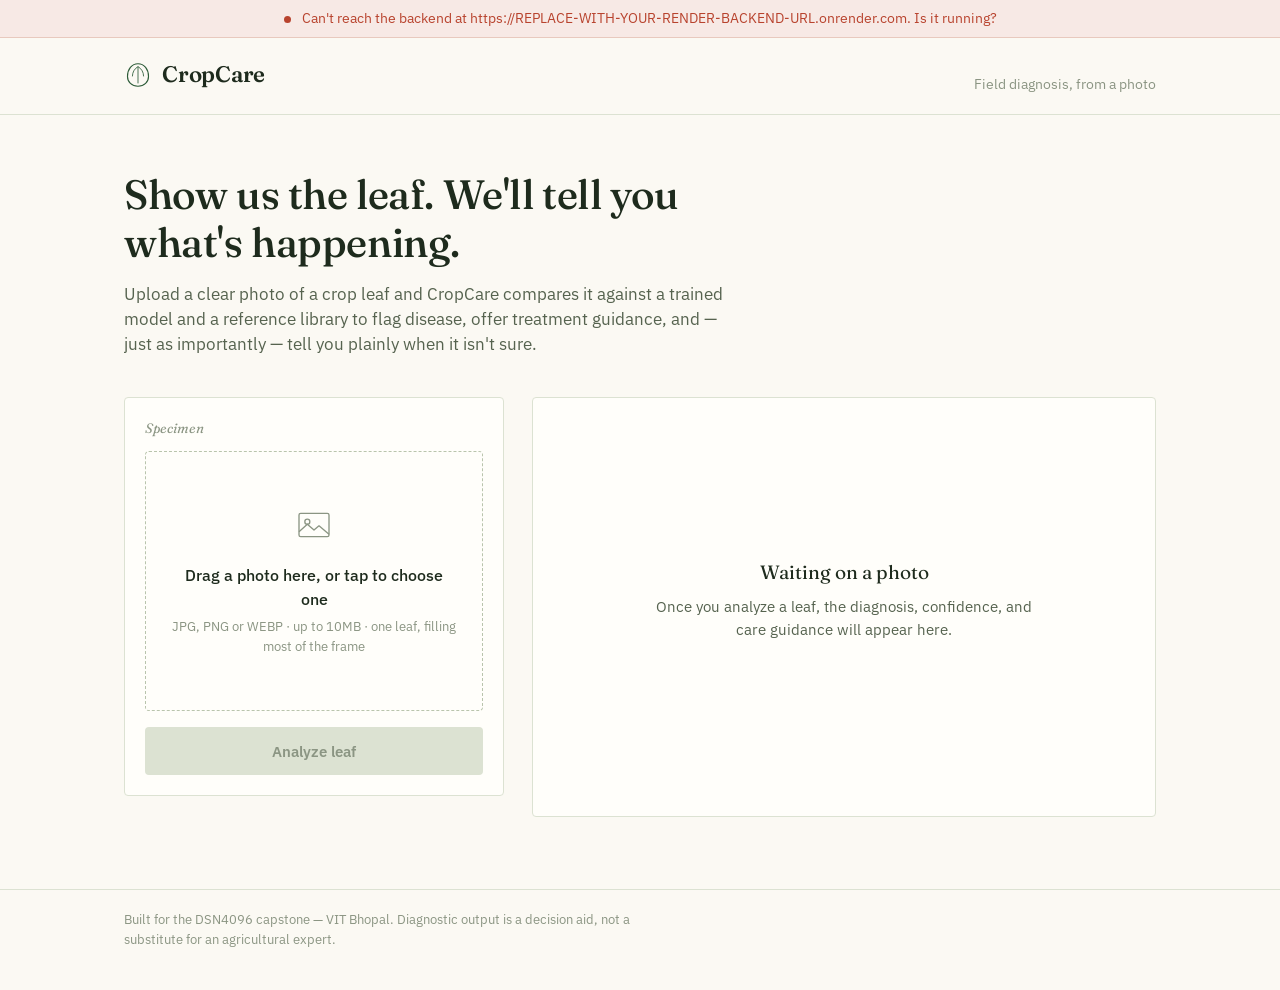
==== CROPCAREAI-updated/frontend/public/index.html @ bc8fde80 "Add files via upload" ====
<!DOCTYPE html>
<html lang="en">
<head>
<meta charset="UTF-8" />
<meta name="viewport" content="width=device-width, initial-scale=1.0" />
<title>CropCare — Leaf Diagnosis</title>
<link rel="preconnect" href="https://fonts.googleapis.com">
<link rel="preconnect" href="https://fonts.gstatic.com" crossorigin>
<link href="https://fonts.googleapis.com/css2?family=Fraunces:ital,opsz,wght@0,9..144,400;0,9..144,500;0,9..144,600;1,9..144,500&family=IBM+Plex+Sans:wght@400;500;600&display=swap" rel="stylesheet">
<link rel="stylesheet" href="css/style.css" />
</head>
<body>

  <div id="standbyBanner" class="standby-banner" hidden>
    <span class="standby-banner__dot"></span>
    <span id="standbyBannerText">Checking diagnostic engine status…</span>
  </div>

  <header class="site-header">
    <div class="wrap site-header__inner">
      <div class="brand">
        <svg class="brand__mark" viewBox="0 0 40 40" fill="none" xmlns="http://www.w3.org/2000/svg" aria-hidden="true">
          <path d="M20 4C11 4 5 12 5 22c0 8 6 14 15 14 9 0 15-6 15-14C35 12 29 4 20 4Z" stroke="currentColor" stroke-width="1.6"/>
          <path d="M20 8v24M20 8c-5 3-8 8-8 14M20 8c5 3 8 8 8 14" stroke="currentColor" stroke-width="1.2"/>
        </svg>
        <span class="brand__name">CropCare</span>
      </div>
      <span class="brand__tag">Field diagnosis, from a photo</span>
    </div>
  </header>

  <main class="wrap">

    <section class="intro">
      <h1>Show us the leaf. We'll tell you what's happening.</h1>
      <p class="intro__lede">
        Upload a clear photo of a crop leaf and CropCare compares it against a trained
        model and a reference library to flag disease, offer treatment guidance, and —
        just as importantly — tell you plainly when it isn't sure.
      </p>
    </section>

    <section class="workspace">

      <!-- LEFT: specimen card / upload -->
      <div class="specimen-card">
        <div class="specimen-card__label">Specimen</div>

        <div id="dropzone" class="dropzone" tabindex="0" role="button"
             aria-label="Upload a leaf photo">
          <div id="dropzoneEmpty" class="dropzone__empty">
            <svg viewBox="0 0 48 48" fill="none" xmlns="http://www.w3.org/2000/svg" aria-hidden="true" class="dropzone__icon">
              <rect x="6" y="10" width="36" height="28" rx="2" stroke="currentColor" stroke-width="1.6"/>
              <circle cx="16" cy="20" r="3" stroke="currentColor" stroke-width="1.6"/>
              <path d="M6 32l10-9 8 7 6-5 12 10" stroke="currentColor" stroke-width="1.6" stroke-linejoin="round"/>
            </svg>
            <p class="dropzone__title">Drag a photo here, or tap to choose one</p>
            <p class="dropzone__hint">JPG, PNG or WEBP · up to 10MB · one leaf, filling most of the frame</p>
          </div>

          <div id="dropzonePreview" class="dropzone__preview" hidden>
            <img id="previewImg" alt="Uploaded leaf preview" />
            <button id="clearBtn" type="button" class="clear-btn" aria-label="Remove photo">✕</button>
          </div>

          <input id="fileInput" type="file" accept="image/jpeg,image/png,image/webp" hidden />
        </div>

        <button id="analyzeBtn" class="btn btn--primary" disabled>Analyze leaf</button>

        <p id="formError" class="form-error" hidden></p>
      </div>

      <!-- RIGHT: result panel -->
      <div class="result-panel" id="resultPanel">

        <div id="resultIdle" class="result-state">
          <p class="result-state__title">Waiting on a photo</p>
          <p class="result-state__body">Once you analyze a leaf, the diagnosis, confidence,
            and care guidance will appear here.</p>
        </div>

        <div id="resultLoading" class="result-state" hidden>
          <div class="spinner" aria-hidden="true"></div>
          <p class="result-state__title">Reading the leaf…</p>
          <p class="result-state__body">Comparing against the trained model, and the
            reference library if needed.</p>
        </div>

        <div id="resultLowConfidence" class="result-state" hidden>
          <p class="result-state__title">Not confident enough to say</p>
          <p class="result-state__body" id="lowConfidenceMessage"></p>
          <button class="btn btn--ghost" id="retakeBtn" type="button">Try another photo</button>
        </div>

        <div id="resultErrorState" class="result-state" hidden>
          <p class="result-state__title">Something went wrong</p>
          <p class="result-state__body" id="errorMessage"></p>
          <button class="btn btn--ghost" id="retryBtn" type="button">Try again</button>
        </div>

        <article id="resultSuccess" class="result-card" hidden>
          <header class="result-card__header">
            <div>
              <p class="result-card__crop" id="resultCrop"></p>
              <h2 class="result-card__disease" id="resultDisease"></h2>
              <p class="result-card__scientific" id="resultScientific"></p>
            </div>
            <div class="confidence-badge">
              <svg viewBox="0 0 64 64" class="confidence-badge__ring" aria-hidden="true">
                <circle cx="32" cy="32" r="27" class="confidence-badge__track" />
                <circle cx="32" cy="32" r="27" class="confidence-badge__fill" id="confidenceRing" />
              </svg>
              <span class="confidence-badge__value" id="confidenceValue">—</span>
            </div>
          </header>

          <p class="method-note" id="methodNote" hidden></p>

          <div class="tabs" role="tablist">
            <button class="tab is-active" role="tab" data-tab="symptoms">Symptoms</button>
            <button class="tab" role="tab" data-tab="prevention">Prevention</button>
            <button class="tab" role="tab" data-tab="treatment">Treatment</button>
            <button class="tab" role="tab" data-tab="safety">Safety notes</button>
          </div>

          <div class="tab-panels">
            <ul class="tab-panel is-active" data-panel="symptoms" id="panelSymptoms"></ul>
            <ul class="tab-panel" data-panel="prevention" id="panelPrevention"></ul>
            <div class="tab-panel" data-panel="treatment" id="panelTreatment"></div>
            <ul class="tab-panel" data-panel="safety" id="panelSafety"></ul>
          </div>
        </article>

      </div>
    </section>
  </main>

  <footer class="site-footer">
    <div class="wrap">
      <p>Built for the DSN4096 capstone — VIT Bhopal. Diagnostic output is a decision aid,
        not a substitute for an agricultural expert.</p>
    </div>
  </footer>

  <script src="js/app.js"></script>
</body>
</html>
---- CROPCAREAI-updated/frontend/public/css/style.css ----
/* ==========================================================================
   Design tokens
   Palette grounded in the subject: paper/field-notebook backdrop, deep
   leaf ink, a working leaf-green accent, and a tomato-red reserved
   strictly for disease/warning states (not decoration).
   ========================================================================== */
:root {
  --paper: #FBF9F3;
  --card: #FFFEFA;
  --ink: #1E2B1D;
  --ink-soft: #56634F;
  --ink-faint: #8B9583;

  --leaf: #3F7D4C;
  --leaf-deep: #2C5B37;
  --leaf-wash: #EAF1E7;

  --tomato: #B8432E;
  --tomato-wash: #F7E9E5;

  --border: #DCE2D2;
  --border-strong: #B9C4AC;

  --font-display: "Fraunces", Georgia, serif;
  --font-body: "IBM Plex Sans", -apple-system, BlinkMacSystemFont, "Segoe UI", sans-serif;

  --radius: 4px;
  --content-width: 1080px;
}

* { box-sizing: border-box; }

@media (prefers-reduced-motion: reduce) {
  *, *::before, *::after {
    animation-duration: 0.001ms !important;
    animation-iteration-count: 1 !important;
    transition-duration: 0.001ms !important;
  }
}

html, body {
  margin: 0;
  background: var(--paper);
  color: var(--ink);
  font-family: var(--font-body);
  font-size: 16px;
  line-height: 1.5;
}

.wrap {
  max-width: var(--content-width);
  margin: 0 auto;
  padding: 0 24px;
}

a { color: var(--leaf-deep); }

:focus-visible {
  outline: 2px solid var(--leaf);
  outline-offset: 2px;
}

/* ==========================================================================
   Standby banner
   ========================================================================== */
.standby-banner {
  background: var(--tomato-wash);
  color: var(--tomato);
  font-size: 0.875rem;
  padding: 8px 24px;
  text-align: center;
  border-bottom: 1px solid #E8C9BE;
}
.standby-banner__dot {
  display: inline-block;
  width: 7px;
  height: 7px;
  border-radius: 50%;
  background: var(--tomato);
  margin-right: 8px;
}

/* ==========================================================================
   Header
   ========================================================================== */
.site-header {
  border-bottom: 1px solid var(--border);
  padding: 20px 0;
}
.site-header__inner {
  display: flex;
  align-items: baseline;
  justify-content: space-between;
  flex-wrap: wrap;
  gap: 8px;
}
.brand {
  display: flex;
  align-items: center;
  gap: 10px;
}
.brand__mark {
  width: 28px;
  height: 28px;
  color: var(--leaf-deep);
}
.brand__name {
  font-family: var(--font-display);
  font-weight: 600;
  font-size: 1.4rem;
  letter-spacing: -0.01em;
}
.brand__tag {
  color: var(--ink-faint);
  font-size: 0.9rem;
}

/* ==========================================================================
   Intro
   ========================================================================== */
.intro {
  padding: 56px 0 40px;
  max-width: 640px;
}
.intro h1 {
  font-family: var(--font-display);
  font-weight: 500;
  font-size: clamp(1.9rem, 3.2vw, 2.6rem);
  line-height: 1.15;
  margin: 0 0 16px;
  letter-spacing: -0.01em;
}
.intro__lede {
  color: var(--ink-soft);
  font-size: 1.05rem;
  margin: 0;
  max-width: 60ch;
}

/* ==========================================================================
   Workspace — two-column, asymmetric like a notebook spread
   ========================================================================== */
.workspace {
  display: grid;
  grid-template-columns: minmax(280px, 380px) 1fr;
  gap: 28px;
  padding-bottom: 72px;
  align-items: start;
}
@media (max-width: 800px) {
  .workspace { grid-template-columns: 1fr; }
}

/* --- Specimen card (upload) --- */
.specimen-card {
  background: var(--card);
  border: 1px solid var(--border);
  border-radius: var(--radius);
  padding: 20px;
  position: relative;
}
.specimen-card__label {
  font-family: var(--font-display);
  font-style: italic;
  color: var(--ink-faint);
  font-size: 0.85rem;
  margin-bottom: 12px;
}

.dropzone {
  border: 1.5px dashed var(--border-strong);
  border-radius: var(--radius);
  min-height: 260px;
  display: flex;
  align-items: center;
  justify-content: center;
  cursor: pointer;
  transition: border-color 0.15s ease, background 0.15s ease;
  position: relative;
  overflow: hidden;
}
.dropzone:hover, .dropzone.is-dragover {
  border-color: var(--leaf);
  background: var(--leaf-wash);
}
.dropzone__empty {
  text-align: center;
  padding: 24px;
  color: var(--ink-soft);
}
.dropzone__icon {
  width: 40px;
  height: 40px;
  color: var(--ink-faint);
  margin-bottom: 12px;
}
.dropzone__title {
  margin: 0 0 6px;
  font-weight: 500;
  color: var(--ink);
}
.dropzone__hint {
  margin: 0;
  font-size: 0.82rem;
  color: var(--ink-faint);
}

.dropzone__preview {
  position: relative;
  width: 100%;
  height: 100%;
  min-height: 260px;
}
.dropzone__preview img {
  width: 100%;
  height: 100%;
  min-height: 260px;
  object-fit: cover;
  display: block;
}
.clear-btn {
  position: absolute;
  top: 10px;
  right: 10px;
  width: 30px;
  height: 30px;
  border-radius: 50%;
  border: none;
  background: rgba(30, 43, 29, 0.75);
  color: #fff;
  font-size: 0.85rem;
  cursor: pointer;
  display: flex;
  align-items: center;
  justify-content: center;
}
.clear-btn:hover { background: var(--ink); }

.btn {
  width: 100%;
  margin-top: 16px;
  padding: 13px 20px;
  border-radius: var(--radius);
  border: 1px solid transparent;
  font-family: var(--font-body);
  font-weight: 600;
  font-size: 0.95rem;
  cursor: pointer;
  transition: background 0.15s ease, border-color 0.15s ease, color 0.15s ease;
}
.btn--primary {
  background: var(--leaf-deep);
  color: #fff;
}
.btn--primary:hover:not(:disabled) { background: var(--ink); }
.btn--primary:disabled {
  background: var(--border);
  color: var(--ink-faint);
  cursor: not-allowed;
}
.btn--ghost {
  background: transparent;
  border-color: var(--border-strong);
  color: var(--ink);
  width: auto;
  padding: 10px 18px;
}
.btn--ghost:hover { border-color: var(--leaf); color: var(--leaf-deep); }

.form-error {
  color: var(--tomato);
  font-size: 0.85rem;
  margin: 12px 0 0;
}

/* ==========================================================================
   Result panel
   ========================================================================== */
.result-panel {
  background: var(--card);
  border: 1px solid var(--border);
  border-radius: var(--radius);
  min-height: 420px;
  display: flex;
  flex-direction: column;
  justify-content: center;
}

.result-state {
  text-align: center;
  padding: 48px 32px;
  color: var(--ink-soft);
}
.result-state__title {
  font-family: var(--font-display);
  font-size: 1.2rem;
  color: var(--ink);
  margin: 0 0 8px;
}
.result-state__body {
  margin: 0 auto 16px;
  max-width: 42ch;
  font-size: 0.95rem;
}

.spinner {
  width: 34px;
  height: 34px;
  border-radius: 50%;
  border: 3px solid var(--border);
  border-top-color: var(--leaf);
  margin: 0 auto 20px;
  animation: spin 0.8s linear infinite;
}
@keyframes spin { to { transform: rotate(360deg); } }

/* --- Result card (success) --- */
.result-card {
  padding: 28px;
}
.result-card__header {
  display: flex;
  justify-content: space-between;
  align-items: flex-start;
  gap: 20px;
  padding-bottom: 20px;
  border-bottom: 1px solid var(--border);
  margin-bottom: 20px;
}
.result-card__crop {
  text-transform: uppercase;
  letter-spacing: 0.06em;
  font-size: 0.72rem;
  color: var(--ink-faint);
  margin: 0 0 4px;
}
.result-card__disease {
  font-family: var(--font-display);
  font-weight: 600;
  font-size: 1.7rem;
  margin: 0 0 4px;
  line-height: 1.15;
}
.result-card__scientific {
  font-style: italic;
  color: var(--ink-faint);
  margin: 0;
  font-size: 0.9rem;
}

.confidence-badge {
  position: relative;
  width: 64px;
  height: 64px;
  flex-shrink: 0;
}
.confidence-badge__ring { width: 64px; height: 64px; transform: rotate(-90deg); }
.confidence-badge__track {
  fill: none;
  stroke: var(--border);
  stroke-width: 5;
}
.confidence-badge__fill {
  fill: none;
  stroke: var(--leaf);
  stroke-width: 5;
  stroke-linecap: round;
  stroke-dasharray: 169.6;
  stroke-dashoffset: 169.6;
  transition: stroke-dashoffset 0.6s ease;
}
.confidence-badge__value {
  position: absolute;
  inset: 0;
  display: flex;
  align-items: center;
  justify-content: center;
  font-weight: 600;
  font-size: 0.85rem;
}

.method-note {
  font-size: 0.85rem;
  color: var(--ink-faint);
  background: var(--leaf-wash);
  border-radius: var(--radius);
  padding: 8px 12px;
  margin: 0 0 20px;
}

.tabs {
  display: flex;
  gap: 4px;
  border-bottom: 1px solid var(--border);
  margin-bottom: 20px;
  flex-wrap: wrap;
}
.tab {
  background: none;
  border: none;
  border-bottom: 2px solid transparent;
  padding: 10px 4px;
  margin-right: 20px;
  font-family: var(--font-body);
  font-size: 0.9rem;
  color: var(--ink-faint);
  cursor: pointer;
}
.tab:hover { color: var(--ink); }
.tab.is-active {
  color: var(--leaf-deep);
  border-bottom-color: var(--leaf-deep);
  font-weight: 600;
}

.tab-panel { display: none; }
.tab-panel.is-active { display: block; }

ul.tab-panel {
  list-style: none;
  margin: 0;
  padding: 0;
}
ul.tab-panel li {
  position: relative;
  padding: 0 0 12px 20px;
  color: var(--ink-soft);
  font-size: 0.92rem;
}
ul.tab-panel li::before {
  content: "";
  position: absolute;
  left: 0;
  top: 8px;
  width: 6px;
  height: 6px;
  border-radius: 50%;
  background: var(--leaf);
}
ul.tab-panel:empty::after {
  content: "Nothing to show for this section.";
  color: var(--ink-faint);
  font-size: 0.9rem;
}

.treatment-group h3 {
  font-family: var(--font-display);
  font-size: 0.95rem;
  font-weight: 600;
  margin: 0 0 8px;
  color: var(--ink);
}
.treatment-group { margin-bottom: 18px; }
.treatment-group:last-child { margin-bottom: 0; }

/* ==========================================================================
   Footer
   ========================================================================== */
.site-footer {
  border-top: 1px solid var(--border);
  padding: 20px 0 40px;
  color: var(--ink-faint);
  font-size: 0.82rem;
}
.site-footer p { margin: 0; max-width: 70ch; }
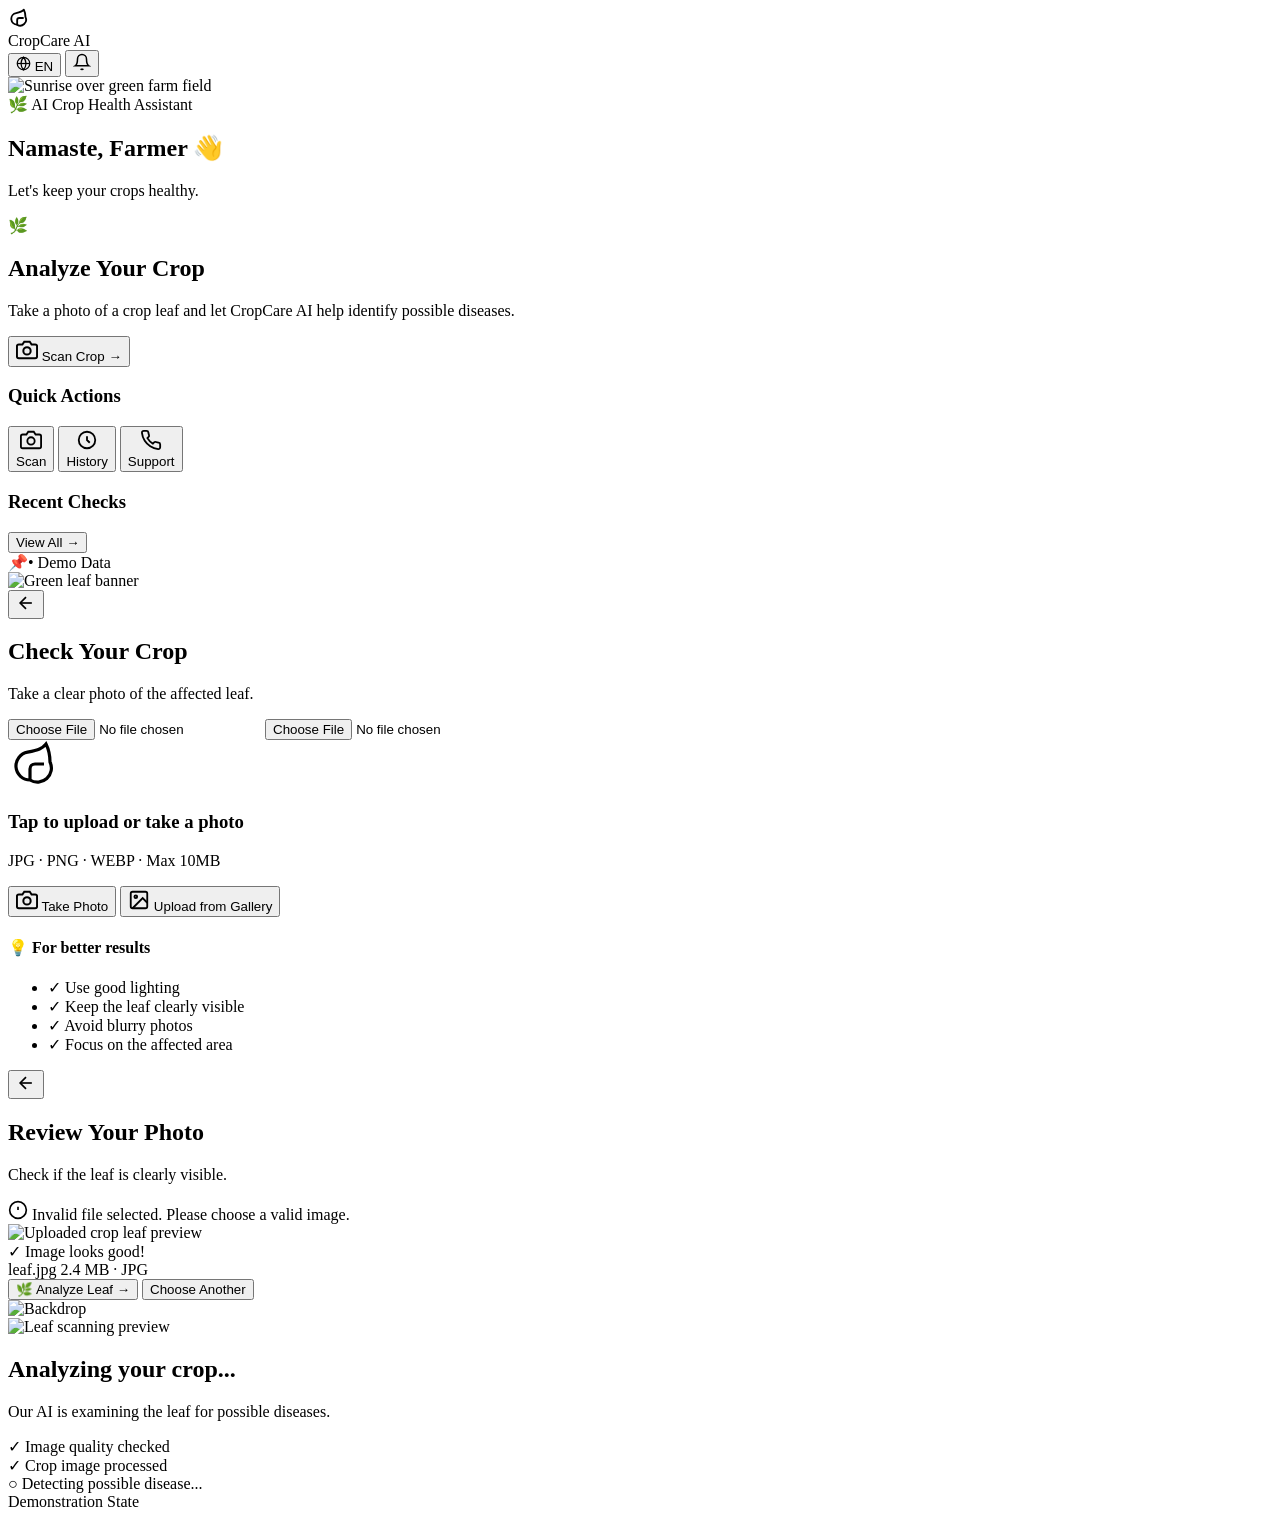
==== commit fcc8f0b6: "Update index.html" ====
--- a/CROPCAREAI-updated/frontend/public/index.html
+++ b/CROPCAREAI-updated/frontend/public/index.html
@@ -1,148 +1,367 @@
 <!DOCTYPE html>
 <html lang="en">
+
 <head>
-<meta charset="UTF-8" />
-<meta name="viewport" content="width=device-width, initial-scale=1.0" />
-<title>CropCare — Leaf Diagnosis</title>
-<link rel="preconnect" href="https://fonts.googleapis.com">
-<link rel="preconnect" href="https://fonts.gstatic.com" crossorigin>
-<link href="https://fonts.googleapis.com/css2?family=Fraunces:ital,opsz,wght@0,9..144,400;0,9..144,500;0,9..144,600;1,9..144,500&family=IBM+Plex+Sans:wght@400;500;600&display=swap" rel="stylesheet">
-<link rel="stylesheet" href="css/style.css" />
+    <meta charset="UTF-8">
+    <meta name="viewport" content="width=device-width, initial-scale=1.0, maximum-scale=1.0, user-scalable=no">
+    <title>CropCare AI - Smartphone Crop Disease Detection & Farmer Support System</title>
+
+    <!-- Google Fonts -->
+    <link rel="preconnect" href="https://fonts.googleapis.com">
+    <link rel="preconnect" href="https://fonts.gstatic.com" crossorigin>
+    <link
+        href="https://fonts.googleapis.com/css2?family=Outfit:wght@400;500;600;700;800&family=Plus+Jakarta+Sans:wght@400;500;600;700&display=swap"
+        rel="stylesheet">
+
+    <!-- Custom Stylesheet -->
+    <link rel="stylesheet" href="style.css">
 </head>
+
 <body>
 
-  <div id="standbyBanner" class="standby-banner" hidden>
-    <span class="standby-banner__dot"></span>
-    <span id="standbyBannerText">Checking diagnostic engine status…</span>
-  </div>
-
-  <header class="site-header">
-    <div class="wrap site-header__inner">
-      <div class="brand">
-        <svg class="brand__mark" viewBox="0 0 40 40" fill="none" xmlns="http://www.w3.org/2000/svg" aria-hidden="true">
-          <path d="M20 4C11 4 5 12 5 22c0 8 6 14 15 14 9 0 15-6 15-14C35 12 29 4 20 4Z" stroke="currentColor" stroke-width="1.6"/>
-          <path d="M20 8v24M20 8c-5 3-8 8-8 14M20 8c5 3 8 8 8 14" stroke="currentColor" stroke-width="1.2"/>
-        </svg>
-        <span class="brand__name">CropCare</span>
-      </div>
-      <span class="brand__tag">Field diagnosis, from a photo</span>
-    </div>
-  </header>
-
-  <main class="wrap">
-
-    <section class="intro">
-      <h1>Show us the leaf. We'll tell you what's happening.</h1>
-      <p class="intro__lede">
-        Upload a clear photo of a crop leaf and CropCare compares it against a trained
-        model and a reference library to flag disease, offer treatment guidance, and —
-        just as importantly — tell you plainly when it isn't sure.
-      </p>
-    </section>
-
-    <section class="workspace">
-
-      <!-- LEFT: specimen card / upload -->
-      <div class="specimen-card">
-        <div class="specimen-card__label">Specimen</div>
-
-        <div id="dropzone" class="dropzone" tabindex="0" role="button"
-             aria-label="Upload a leaf photo">
-          <div id="dropzoneEmpty" class="dropzone__empty">
-            <svg viewBox="0 0 48 48" fill="none" xmlns="http://www.w3.org/2000/svg" aria-hidden="true" class="dropzone__icon">
-              <rect x="6" y="10" width="36" height="28" rx="2" stroke="currentColor" stroke-width="1.6"/>
-              <circle cx="16" cy="20" r="3" stroke="currentColor" stroke-width="1.6"/>
-              <path d="M6 32l10-9 8 7 6-5 12 10" stroke="currentColor" stroke-width="1.6" stroke-linejoin="round"/>
-            </svg>
-            <p class="dropzone__title">Drag a photo here, or tap to choose one</p>
-            <p class="dropzone__hint">JPG, PNG or WEBP · up to 10MB · one leaf, filling most of the frame</p>
-          </div>
-
-          <div id="dropzonePreview" class="dropzone__preview" hidden>
-            <img id="previewImg" alt="Uploaded leaf preview" />
-            <button id="clearBtn" type="button" class="clear-btn" aria-label="Remove photo">✕</button>
-          </div>
-
-          <input id="fileInput" type="file" accept="image/jpeg,image/png,image/webp" hidden />
-        </div>
-
-        <button id="analyzeBtn" class="btn btn--primary" disabled>Analyze leaf</button>
-
-        <p id="formError" class="form-error" hidden></p>
-      </div>
-
-      <!-- RIGHT: result panel -->
-      <div class="result-panel" id="resultPanel">
-
-        <div id="resultIdle" class="result-state">
-          <p class="result-state__title">Waiting on a photo</p>
-          <p class="result-state__body">Once you analyze a leaf, the diagnosis, confidence,
-            and care guidance will appear here.</p>
-        </div>
-
-        <div id="resultLoading" class="result-state" hidden>
-          <div class="spinner" aria-hidden="true"></div>
-          <p class="result-state__title">Reading the leaf…</p>
-          <p class="result-state__body">Comparing against the trained model, and the
-            reference library if needed.</p>
-        </div>
-
-        <div id="resultLowConfidence" class="result-state" hidden>
-          <p class="result-state__title">Not confident enough to say</p>
-          <p class="result-state__body" id="lowConfidenceMessage"></p>
-          <button class="btn btn--ghost" id="retakeBtn" type="button">Try another photo</button>
-        </div>
-
-        <div id="resultErrorState" class="result-state" hidden>
-          <p class="result-state__title">Something went wrong</p>
-          <p class="result-state__body" id="errorMessage"></p>
-          <button class="btn btn--ghost" id="retryBtn" type="button">Try again</button>
-        </div>
-
-        <article id="resultSuccess" class="result-card" hidden>
-          <header class="result-card__header">
-            <div>
-              <p class="result-card__crop" id="resultCrop"></p>
-              <h2 class="result-card__disease" id="resultDisease"></h2>
-              <p class="result-card__scientific" id="resultScientific"></p>
+    <!-- Outer Smartphone Device Frame (Emulates native app at 390px x 844px) -->
+    <div class="device-container">
+
+        <!-- Elegant Header Bar -->
+        <header class="app-header">
+            <div class="header-brand" id="brand-logo" title="Double tap for developer menu">
+                <div class="logo-icon">
+                    <svg viewBox="0 0 24 24" width="20" height="20" fill="none" stroke="currentColor" stroke-width="2.2"
+                        stroke-linecap="round" stroke-linejoin="round">
+                        <path d="M11 20A7 7 0 0 1 9.8 6.1C15.5 5 17 4.4 19 2c1 2 2 4.12 2 9a7 7 0 0 1-10 9z"></path>
+                        <path d="M11 20v-5.5a2.5 2.5 0 0 1 2.5-2.5H18"></path>
+                    </svg>
+                </div>
+                <div class="brand-text">
+                    <span class="brand-title">CropCare AI</span>
+
+                </div>
             </div>
-            <div class="confidence-badge">
-              <svg viewBox="0 0 64 64" class="confidence-badge__ring" aria-hidden="true">
-                <circle cx="32" cy="32" r="27" class="confidence-badge__track" />
-                <circle cx="32" cy="32" r="27" class="confidence-badge__fill" id="confidenceRing" />
-              </svg>
-              <span class="confidence-badge__value" id="confidenceValue">—</span>
+
+            <div class="header-actions">
+                <!-- Language Toggle -->
+                <button class="lang-toggle-btn" id="header-lang-btn" aria-label="Switch Language">
+                    <svg viewBox="0 0 24 24" width="15" height="15" fill="none" stroke="currentColor" stroke-width="2">
+                        <circle cx="12" cy="12" r="10"></circle>
+                        <line x1="2" y1="12" x2="22" y2="12"></line>
+                        <path
+                            d="M12 2a15.3 15.3 0 0 1 4 10 15.3 15.3 0 0 1-4 10 15.3 15.3 0 0 1-4-10 15.3 15.3 0 0 1 4-10z">
+                        </path>
+                    </svg>
+                    <span id="lang-indicator">EN</span>
+                </button>
+
+                <!-- Notification Bell -->
+                <button class="icon-btn" id="btn-notifications" aria-label="Notifications">
+                    <svg viewBox="0 0 24 24" width="18" height="18" fill="none" stroke="currentColor" stroke-width="2">
+                        <path d="M18 8A6 6 0 0 0 6 8c0 7-3 9-3 9h18s-3-2-3-9"></path>
+                        <path d="M13.73 21a2 2 0 0 1-3.46 0"></path>
+                    </svg>
+                    <span class="notification-badge"></span>
+                </button>
             </div>
-          </header>
-
-          <p class="method-note" id="methodNote" hidden></p>
-
-          <div class="tabs" role="tablist">
-            <button class="tab is-active" role="tab" data-tab="symptoms">Symptoms</button>
-            <button class="tab" role="tab" data-tab="prevention">Prevention</button>
-            <button class="tab" role="tab" data-tab="treatment">Treatment</button>
-            <button class="tab" role="tab" data-tab="safety">Safety notes</button>
-          </div>
-
-          <div class="tab-panels">
-            <ul class="tab-panel is-active" data-panel="symptoms" id="panelSymptoms"></ul>
-            <ul class="tab-panel" data-panel="prevention" id="panelPrevention"></ul>
-            <div class="tab-panel" data-panel="treatment" id="panelTreatment"></div>
-            <ul class="tab-panel" data-panel="safety" id="panelSafety"></ul>
-          </div>
-        </article>
-
-      </div>
-    </section>
-  </main>
-
-  <footer class="site-footer">
-    <div class="wrap">
-      <p>Built for the DSN4096 capstone — VIT Bhopal. Diagnostic output is a decision aid,
-        not a substitute for an agricultural expert.</p>
-    </div>
-  </footer>
-
-  <script src="js/app.js"></script>
-</body>
-</html>
+        </header>
+
+        <!-- Main Content Screens Viewport -->
+        <main class="app-content">
+
+            <!-- ========================================== -->
+            <!-- SCREEN 1: HOME / FARMER DASHBOARD          -->
+            <!-- ========================================== -->
+            <section class="screen active" id="screen-home">
+
+                <!-- Large Farm/Crop Hero Photograph (occupies ~40% screen area) -->
+                <div class="hero-photo-banner">
+                    <img src="https://images.unsplash.com/photo-1500382017468-9049fed747ef?auto=format&fit=crop&w=800&q=80"
+                        alt="Sunrise over green farm field" class="hero-bg-img">
+                    <div class="hero-overlay-gradient"></div>
+
+                    <!-- Text Layered INSIDE the Hero Photograph -->
+                    <div class="hero-header-content">
+                        <div class="hero-mini-badge">
+                            <span class="badge-leaf">🌿</span>
+                            <span>AI Crop Health Assistant</span>
+                        </div>
+                        <h1 class="farmer-greeting" id="txt-greeting">Namaste, Farmer 👋</h1>
+                        <p class="greeting-sub" id="txt-subgreeting">Let's keep your crops healthy.</p>
+                    </div>
+                </div>
+
+                <!-- Floating Action Card Overlapping Bottom of Hero Photograph -->
+                <div class="hero-floating-card">
+                    <div class="floating-card-header">
+                        <span class="card-leaf-icon">🌿</span>
+                        <h2 class="hero-action-title" id="txt-hero-title">Analyze Your Crop</h2>
+                    </div>
+
+                    <p class="hero-action-desc" id="txt-hero-desc">
+                        Take a photo of a crop leaf and let CropCare AI help identify possible diseases.
+                    </p>
+
+                    <button class="btn btn-primary btn-large btn-block" id="btn-hero-analyze">
+                        <svg viewBox="0 0 24 24" width="22" height="22" fill="none" stroke="currentColor"
+                            stroke-width="2.2">
+                            <path d="M23 19a2 2 0 0 1-2 2H3a2 2 0 0 1-2-2V8a2 2 0 0 1 2-2h4l2-3h6l2 3h4a2 2 0 0 1 2 2z">
+                            </path>
+                            <circle cx="12" cy="13" r="4"></circle>
+                        </svg>
+                        <span id="txt-cta-analyze">Scan Crop →</span>
+                    </button>
+                </div>
+
+                <!-- Quick Actions Grid -->
+                <div class="section-block">
+                    <h3 class="section-title" id="txt-quick-actions">Quick Actions</h3>
+                    <div class="quick-actions-grid">
+                        <button class="action-card" id="qa-scan">
+                            <div class="action-icon icon-forest">
+                                <svg viewBox="0 0 24 24" width="22" height="22" fill="none" stroke="currentColor"
+                                    stroke-width="2">
+                                    <path
+                                        d="M23 19a2 2 0 0 1-2 2H3a2 2 0 0 1-2-2V8a2 2 0 0 1 2-2h4l2-3h6l2 3h4a2 2 0 0 1 2 2z">
+                                    </path>
+                                    <circle cx="12" cy="13" r="4"></circle>
+                                </svg>
+                            </div>
+                            <span class="action-label" id="qa-txt-scan">Scan</span>
+                        </button>
+
+                        <button class="action-card" id="qa-history">
+                            <div class="action-icon icon-sage">
+                                <svg viewBox="0 0 24 24" width="22" height="22" fill="none" stroke="currentColor"
+                                    stroke-width="2">
+                                    <path d="M12 8v4l3 3m6-3a9 9 0 1 1-18 0 9 9 0 0 1 18 0z"></path>
+                                </svg>
+                            </div>
+                            <span class="action-label" id="qa-txt-history">History</span>
+                        </button>
+
+                        <button class="action-card" id="qa-support">
+                            <div class="action-icon icon-cream">
+                                <svg viewBox="0 0 24 24" width="22" height="22" fill="none" stroke="currentColor"
+                                    stroke-width="2">
+                                    <path
+                                        d="M22 16.92v3a2 2 0 0 1-2.18 2 19.79 19.79 0 0 1-8.63-3.07 19.5 19.5 0 0 1-6-6 19.79 19.79 0 0 1-3.07-8.67A2 2 0 0 1 4.11 2h3a2 2 0 0 1 2 1.72 12.84 12.84 0 0 0 .7 2.81 2 2 0 0 1-.45 2.11L8.09 9.91a16 16 0 0 0 6 6l1.27-1.27a2 2 0 0 1 2.11-.45 12.84 12.84 0 0 0 2.81.7A2 2 0 0 1 22 16.92z">
+                                    </path>
+                                </svg>
+                            </div>
+                            <span class="action-label" id="qa-txt-support">Support</span>
+                        </button>
+                    </div>
+                </div>
+
+                <!-- Recent Checks Section -->
+                <div class="section-block">
+                    <div class="section-header-flex">
+                        <h3 class="section-title" id="txt-recent-checks">Recent Checks</h3>
+                        <button class="link-btn" id="btn-view-all-history">View All →</button>
+                    </div>
+
+                    <!-- Cards Container -->
+                    <div class="recent-cards-list" id="recent-checks-container">
+                        <!-- Populated dynamically by script.js -->
+                    </div>
+                </div>
+
+                <div class="proto-footer-note">
+                    <span>📌• Demo Data</span>
+                </div>
+
+            </section>
+
+            <!-- ========================================== -->
+            <!-- SCREEN 2: CROP SCAN / UPLOAD              -->
+            <!-- ========================================== -->
+            <section class="screen" id="screen-scan">
+
+                <!-- Large Agricultural Photo Banner (~35% Height) -->
+                <div class="page-top-banner">
+                    <img src="https://images.unsplash.com/photo-1530836369250-ef72a3f5cda8?auto=format&fit=crop&w=800&q=80"
+                        alt="Green leaf banner" class="banner-img">
+                    <div class="banner-overlay"></div>
+                    <button class="back-btn back-btn-overlay" id="btn-scan-back">
+                        <svg viewBox="0 0 24 24" width="20" height="20" fill="none" stroke="currentColor"
+                            stroke-width="2">
+                            <line x1="19" y1="12" x2="5" y2="12"></line>
+                            <polyline points="12 19 5 12 12 5"></polyline>
+                        </svg>
+                    </button>
+                    <div class="banner-text">
+                        <h2 class="banner-title" id="txt-scan-title">Check Your Crop</h2>
+                        <p class="banner-sub" id="txt-scan-sub">Take a clear photo of the affected leaf.</p>
+                    </div>
+                </div>
+
+                <!-- Hidden Inputs -->
+                <input type="file" id="leaf-input-file" accept="image/jpeg,image/jpg,image/png,image/webp"
+                    class="visually-hidden">
+                <input type="file" id="leaf-input-camera" accept="image/jpeg,image/jpg,image/png,image/webp"
+                    capture="environment" class="visually-hidden">
+
+                <!-- Floating Upload Card Overlapping Banner -->
+                <div class="floating-upload-card">
+                    <div class="upload-dropzone" id="upload-dropzone">
+                        <div class="botanical-illustration">
+                            <svg viewBox="0 0 24 24" width="48" height="48" fill="none" stroke="currentColor"
+                                stroke-width="1.6">
+                                <path d="M11 20A7 7 0 0 1 9.8 6.1C15.5 5 17 4.4 19 2c1 2 2 4.12 2 9a7 7 0 0 1-10 9z">
+                                </path>
+                                <path d="M11 20v-5.5a2.5 2.5 0 0 1 2.5-2.5H18"></path>
+                            </svg>
+                        </div>
+                        <h3 class="upload-heading" id="txt-upload-heading">Tap to upload or take a photo</h3>
+                        <p class="upload-subtext" id="txt-upload-subtext">JPG · PNG · WEBP · Max 10MB</p>
+                    </div>
+
+                    <div class="upload-actions">
+                        <button class="btn btn-primary btn-large btn-block" id="btn-trigger-camera">
+                            <svg viewBox="0 0 24 24" width="22" height="22" fill="none" stroke="currentColor"
+                                stroke-width="2.2">
+                                <path
+                                    d="M23 19a2 2 0 0 1-2 2H3a2 2 0 0 1-2-2V8a2 2 0 0 1 2-2h4l2-3h6l2 3h4a2 2 0 0 1 2 2z">
+                                </path>
+                                <circle cx="12" cy="13" r="4"></circle>
+                            </svg>
+                            <span id="txt-btn-camera">Take Photo</span>
+                        </button>
+
+                        <button class="btn btn-secondary btn-large btn-block" id="btn-trigger-gallery">
+                            <svg viewBox="0 0 24 24" width="22" height="22" fill="none" stroke="currentColor"
+                                stroke-width="2">
+                                <rect x="3" y="3" width="18" height="18" rx="2" ry="2"></rect>
+                                <circle cx="8.5" cy="8.5" r="1.5"></circle>
+                                <polyline points="21 15 16 10 5 21"></polyline>
+                            </svg>
+                            <span id="txt-btn-gallery">Upload from Gallery</span>
+                        </button>
+                    </div>
+                </div>
+
+                <!-- Guidelines List directly on Cream Background -->
+                <div class="cream-tips-block">
+                    <h4 class="tips-heading" id="txt-tips-title">💡 For better results</h4>
+                    <ul class="tips-list">
+                        <li><span class="tip-check">✓</span> <span id="txt-tip-1">Use good lighting</span></li>
+                        <li><span class="tip-check">✓</span> <span id="txt-tip-2">Keep the leaf clearly visible</span>
+                        </li>
+                        <li><span class="tip-check">✓</span> <span id="txt-tip-3">Avoid blurry photos</span></li>
+                        <li><span class="tip-check">✓</span> <span id="txt-tip-4">Focus on the affected area</span></li>
+                    </ul>
+                </div>
+
+            </section>
+
+            <!-- ========================================== -->
+            <!-- SCREEN 3: IMAGE PREVIEW                    -->
+            <!-- ========================================== -->
+            <section class="screen" id="screen-preview">
+
+                <div class="screen-header">
+                    <button class="back-btn" id="btn-preview-back">
+                        <svg viewBox="0 0 24 24" width="20" height="20" fill="none" stroke="currentColor"
+                            stroke-width="2">
+                            <line x1="19" y1="12" x2="5" y2="12"></line>
+                            <polyline points="12 19 5 12 12 5"></polyline>
+                        </svg>
+                    </button>
+                    <div class="screen-title-wrap">
+                        <h2 class="screen-title" id="txt-preview-title">Review Your Photo</h2>
+                        <p class="screen-subtitle" id="txt-preview-sub">Check if the leaf is clearly visible.</p>
+                    </div>
+                </div>
+
+                <!-- Error Toast Banner -->
+                <div class="alert-banner alert-error hidden" id="preview-error-banner">
+                    <svg viewBox="0 0 24 24" width="20" height="20" fill="none" stroke="currentColor" stroke-width="2">
+                        <circle cx="12" cy="12" r="10"></circle>
+                        <line x1="12" y1="8" x2="12" y2="12"></line>
+                        <line x1="12" y1="16" x2="12.01" y2="16"></line>
+                    </svg>
+                    <span id="txt-error-message">Invalid file selected. Please choose a valid image.</span>
+                </div>
+
+                <!-- Selected Leaf Image DOMINATES Upper Screen (~45% Height) -->
+                <div class="preview-hero-frame">
+                    <img id="img-preview" src="" alt="Uploaded crop leaf preview">
+                </div>
+
+                <div class="preview-status-pill">
+                    <span class="pill-icon">✓</span>
+                    <span>Image looks good!</span>
+                </div>
+
+                <div class="file-info-chip">
+                    <div class="file-chip-details">
+                        <span class="chip-filename" id="file-name-disp">leaf.jpg</span>
+                        <span class="chip-meta" id="file-size-disp">2.4 MB · JPG</span>
+                    </div>
+                </div>
+
+                <!-- Preview Actions -->
+                <div class="preview-actions">
+                    <button class="btn btn-primary btn-large btn-block" id="btn-confirm-analyze">
+                        <span id="txt-btn-analyze-leaf">🌿 Analyze Leaf →</span>
+                    </button>
+
+                    <button class="btn btn-secondary btn-large btn-block" id="btn-reselect-image">
+                        <span id="txt-btn-choose-another">Choose Another</span>
+                    </button>
+                </div>
+
+            </section>
+
+            <!-- ========================================== -->
+            <!-- SCREEN 4: AI ANALYSIS / LOADING            -->
+            <!-- ========================================== -->
+            <section class="screen screen-dark-bg" id="screen-loading">
+
+                <div class="analysis-fullscreen-wrapper">
+                    <!-- FULL-SCREEN Agricultural Background with Overlay -->
+                    <img src="https://images.unsplash.com/photo-1500382017468-9049fed747ef?auto=format&fit=crop&w=800&q=80"
+                        alt="Backdrop" class="analysis-bg-img">
+                    <div class="analysis-bg-overlay"></div>
+
+                    <div class="analysis-content-box">
+                        <!-- Centered Circular Scanning Frame -->
+                        <div class="scanning-circle-container">
+                            <div class="pulse-ring"></div>
+                            <div class="scanner-img-wrap">
+                                <img id="img-scanning-thumb" src="" alt="Leaf scanning preview">
+                                <div class="laser-scanner-line"></div>
+                            </div>
+                        </div>
+
+                        <h2 class="loading-heading" id="txt-loading-title">Analyzing your crop...</h2>
+                        <p class="loading-subheading" id="txt-loading-sub">Our AI is examining the leaf for possible
+                            diseases.</p>
+
+                        <!-- Translucent Floating Progress Card -->
+                        <div class="translucent-progress-card">
+                            <div class="checklist-row done" id="chk-step-1">
+                                <span class="chk-bullet">✓</span>
+                                <span id="txt-chk-1">Image quality checked</span>
+                            </div>
+                            <div class="checklist-row done" id="chk-step-2">
+                                <span class="chk-bullet">✓</span>
+                                <span id="txt-chk-2">Crop image processed</span>
+                            </div>
+                            <div class="checklist-row active" id="chk-step-3">
+                                <span class="chk-bullet spinner">○</span>
+                                <span id="txt-chk-3">Detecting possible disease...</span>
+                            </div>
+                        </div>
+
+                        <span class="loading-demo-tag">Demonstration State</span>
+                    </div>
+                </div>
+
+            </section>
+
+            <!-- ========================================== -->
+            <!-- SCREEN 5: DISEASE RESULT                   -->
+            <!-- ========================================== -->
+            <section class="screen" id="screen-result">
+
+                <div class="screen-header flex-header">
+                    <div class="flex-left">
+                        <button class="back-btn"
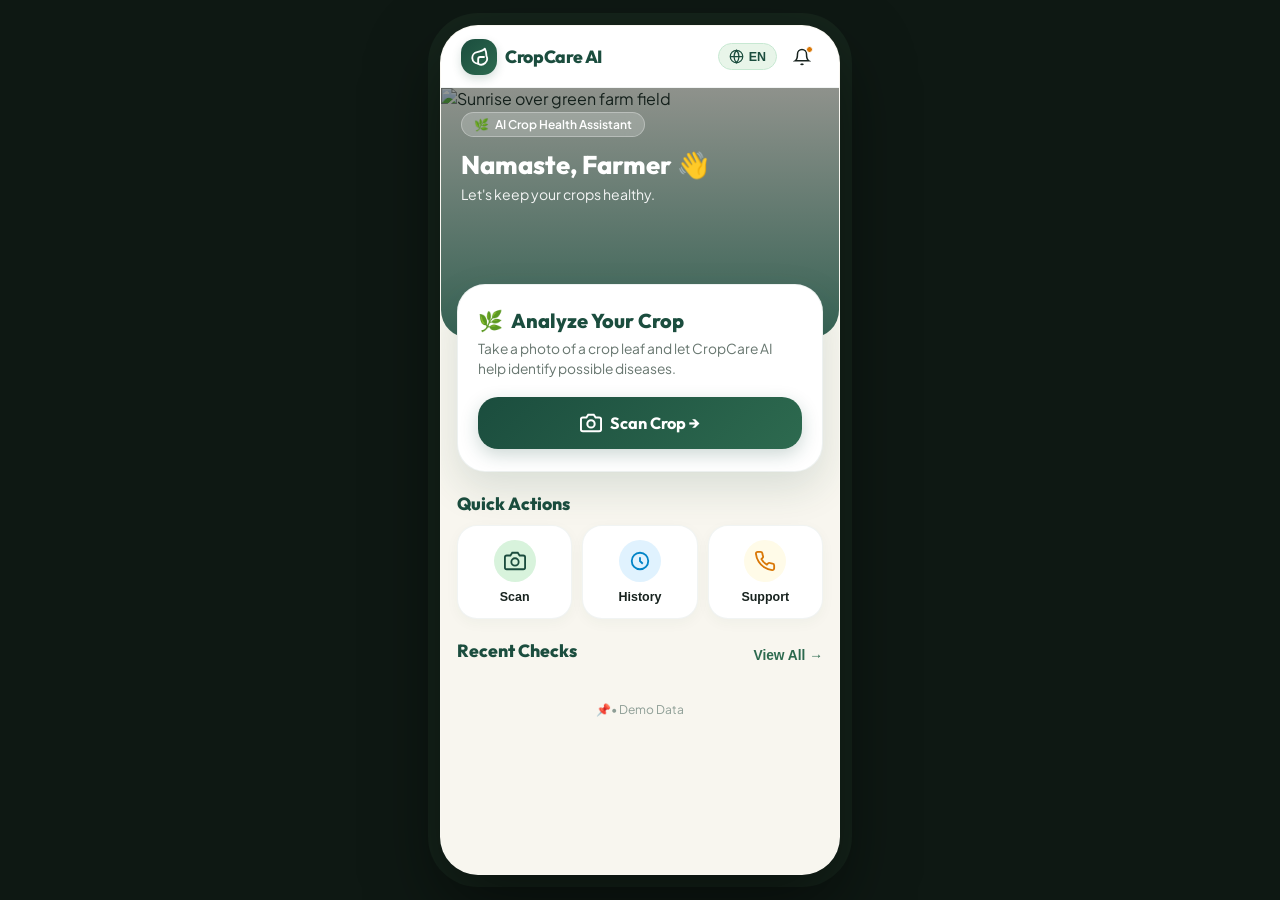
==== commit a449600c: "Update index.html" ====
--- a/CROPCAREAI-updated/frontend/public/index.html
+++ b/CROPCAREAI-updated/frontend/public/index.html
@@ -14,7 +14,7 @@
         rel="stylesheet">
 
     <!-- Custom Stylesheet -->
-    <link rel="stylesheet" href="style.css">
+    <link rel="stylesheet" href="css/style.css">
 </head>
 
 <body>
--- a/CROPCAREAI-updated/frontend/public/css/style.css
+++ b/CROPCAREAI-updated/frontend/public/css/style.css
@@ -0,0 +1,922 @@
+/* ====================================================================
+   CropCare AI — Smartphone Agricultural Mobile Application Design
+   ==================================================================== */
+
+:root {
+    /* Color Palette */
+    --forest-green: #1B4D3E;      /* Primary forest green */
+    --leaf-green: #2D6A4F;        /* Vibrant leaf green accent */
+    --sage-light: #E8F5E9;        /* Soft sage accent background */
+    --sage-medium: #D8F3DC;       /* Mint badge background */
+    --sage-border: #C7E8D2;       /* Soft green border */
+    --warm-cream: #F8F6EF;        /* Primary soft cream background */
+    --surface-white: #FFFFFF;      /* Clean card surface */
+
+    --dark-text: #18231F;         /* High-contrast dark charcoal text */
+    --muted-text: #66756E;        /* Muted green-gray text */
+    --light-text: #8E9E96;        /* Subtitle text */
+
+    --amber-gold: #D97706;        /* Severity accent */
+    --amber-bg: #FFFBE8;
+    --alert-red: #DC2626;         /* Safety alert accent */
+    --alert-red-bg: #FEF2F2;
+
+    /* Sizing & Radius */
+    --radius-xl: 28px;
+    --radius-lg: 20px;
+    --radius-md: 14px;
+    --radius-sm: 10px;
+    --radius-full: 9999px;
+
+    /* Shadows */
+    --shadow-subtle: 0 4px 14px rgba(27, 77, 62, 0.04);
+    --shadow-card: 0 10px 28px rgba(27, 77, 62, 0.08);
+    --shadow-hero: 0 16px 40px rgba(27, 77, 62, 0.14);
+    --shadow-nav: 0 -4px 20px rgba(0, 0, 0, 0.06);
+
+    /* Fonts */
+    --font-heading: 'Outfit', -apple-system, sans-serif;
+    --font-body: 'Plus Jakarta Sans', -apple-system, sans-serif;
+
+    /* Transitions */
+    --transition-fast: 0.2s cubic-bezier(0.4, 0, 0.2, 1);
+    --transition-smooth: 0.35s cubic-bezier(0.4, 0, 0.2, 1);
+}
+
+/* Base Reset */
+* {
+    box-sizing: border-box;
+    margin: 0;
+    padding: 0;
+    -webkit-tap-highlight-color: transparent;
+}
+
+body {
+    font-family: var(--font-body);
+    background-color: #0E1813;
+    color: var(--dark-text);
+    display: flex;
+    justify-content: center;
+    align-items: center;
+    min-height: 100vh;
+    padding: 20px 0;
+    overflow-x: hidden;
+}
+
+.visually-hidden {
+    position: absolute;
+    width: 1px;
+    height: 1px;
+    padding: 0;
+    margin: -1px;
+    overflow: hidden;
+    clip: rect(0, 0, 0, 0);
+    white-space: nowrap;
+    border: 0;
+}
+
+/* Outer Mobile App Device Frame (Target: 390px x 844px) */
+.device-container {
+    width: 100%;
+    max-width: 400px;
+    height: 850px;
+    background-color: var(--warm-cream);
+    border-radius: 38px;
+    box-shadow: 0 30px 70px rgba(0, 0, 0, 0.5), 0 0 0 12px #15241B;
+    display: flex;
+    flex-direction: column;
+    position: relative;
+    overflow: hidden;
+    border: 1px solid rgba(255, 255, 255, 0.12);
+}
+
+@media (max-width: 480px) {
+    body {
+        padding: 0;
+        background-color: var(--warm-cream);
+    }
+    .device-container {
+        max-width: 100%;
+        height: 100vh;
+        height: 100dvh;
+        border-radius: 0;
+        box-shadow: none;
+        border: none;
+    }
+}
+
+/* ==========================================
+   Header Bar
+   ========================================== */
+
+.app-header {
+    height: 62px;
+    background-color: var(--surface-white);
+    padding: 0 20px;
+    display: flex;
+    align-items: center;
+    justify-content: space-between;
+    border-bottom: 1px solid rgba(27, 77, 62, 0.06);
+    z-index: 25;
+    flex-shrink: 0;
+}
+
+.header-brand {
+    display: flex;
+    align-items: center;
+    gap: 8px;
+    cursor: pointer;
+}
+
+.logo-icon {
+    width: 36px;
+    height: 36px;
+    background: linear-gradient(135deg, var(--forest-green), var(--leaf-green));
+    color: var(--surface-white);
+    border-radius: var(--radius-md);
+    display: flex;
+    align-items: center;
+    justify-content: center;
+    box-shadow: 0 4px 10px rgba(27, 77, 62, 0.18);
+}
+
+.brand-text {
+    display: flex;
+    flex-direction: column;
+}
+
+.brand-title {
+    font-family: var(--font-heading);
+    font-size: 1.1rem;
+    font-weight: 800;
+    color: var(--forest-green);
+    letter-spacing: -0.02em;
+}
+
+.brand-subtitle {
+    font-size: 0.7rem;
+    color: var(--muted-text);
+    font-weight: 500;
+}
+
+.header-actions {
+    display: flex;
+    align-items: center;
+    gap: 8px;
+}
+
+.lang-toggle-btn {
+    background: var(--sage-light);
+    border: 1px solid var(--sage-border);
+    color: var(--forest-green);
+    font-size: 0.78rem;
+    font-weight: 700;
+    padding: 5px 10px;
+    border-radius: var(--radius-full);
+    display: flex;
+    align-items: center;
+    gap: 5px;
+    cursor: pointer;
+}
+
+.icon-btn {
+    width: 34px;
+    height: 34px;
+    border-radius: var(--radius-full);
+    background: transparent;
+    border: none;
+    color: var(--dark-text);
+    display: flex;
+    align-items: center;
+    justify-content: center;
+    cursor: pointer;
+    position: relative;
+}
+
+.notification-badge {
+    position: absolute;
+    top: 6px;
+    right: 6px;
+    width: 7px;
+    height: 7px;
+    background-color: var(--amber-gold);
+    border-radius: 50%;
+    border: 1.5px solid var(--surface-white);
+}
+
+/* ==========================================
+   Main Content Canvas
+   ========================================== */
+
+.app-content {
+    flex: 1;
+    overflow-y: auto;
+    overflow-x: hidden;
+    position: relative;
+    padding-bottom: 84px;
+    background-color: var(--warm-cream);
+}
+
+.app-content::-webkit-scrollbar {
+    width: 4px;
+}
+.app-content::-webkit-scrollbar-thumb {
+    background: rgba(27, 77, 62, 0.15);
+    border-radius: 4px;
+}
+
+.screen {
+    display: none;
+    opacity: 0;
+    transform: translateY(8px);
+    transition: opacity 0.3s ease, transform 0.3s ease;
+}
+
+.screen.active {
+    display: block;
+    opacity: 1;
+    transform: translateY(0);
+}
+
+.screen:not(.screen-dark-bg) {
+    padding: 0 16px 20px;
+}
+
+.screen-header {
+    display: flex;
+    align-items: flex-start;
+    gap: 12px;
+    margin: 16px 0 14px;
+}
+
+.flex-header {
+    justify-content: space-between;
+    align-items: center;
+}
+
+.flex-left {
+    display: flex;
+    align-items: center;
+    gap: 10px;
+}
+
+.back-btn {
+    width: 38px;
+    height: 38px;
+    border-radius: var(--radius-md);
+    background: var(--surface-white);
+    border: 1px solid rgba(27, 77, 62, 0.1);
+    color: var(--forest-green);
+    display: flex;
+    align-items: center;
+    justify-content: center;
+    cursor: pointer;
+    box-shadow: var(--shadow-subtle);
+    flex-shrink: 0;
+}
+
+.back-btn:active {
+    transform: scale(0.95);
+    background: var(--sage-light);
+}
+
+.screen-title {
+    font-family: var(--font-heading);
+    font-size: 1.3rem;
+    font-weight: 800;
+    color: var(--forest-green);
+    line-height: 1.2;
+}
+
+.screen-subtitle {
+    font-size: 0.84rem;
+    color: var(--muted-text);
+    margin-top: 2px;
+}
+
+.proto-tag {
+    background-color: var(--sage-medium);
+    color: var(--forest-green);
+    font-size: 0.7rem;
+    font-weight: 700;
+    padding: 4px 10px;
+    border-radius: var(--radius-full);
+    border: 1px solid var(--sage-border);
+}
+
+/* ==========================================
+   BUTTON SYSTEM
+   ========================================== */
+
+.btn {
+    display: inline-flex;
+    align-items: center;
+    justify-content: center;
+    gap: 8px;
+    font-family: var(--font-heading);
+    font-size: 0.98rem;
+    font-weight: 700;
+    border-radius: var(--radius-lg);
+    padding: 14px 20px;
+    border: none;
+    cursor: pointer;
+    transition: var(--transition-fast);
+    text-decoration: none;
+}
+
+.btn-large {
+    min-height: 52px;
+    font-size: 1.02rem;
+}
+
+.btn-block {
+    width: 100%;
+}
+
+.btn-primary {
+    background: linear-gradient(135deg, var(--forest-green), var(--leaf-green));
+    color: var(--surface-white);
+    box-shadow: 0 6px 18px rgba(27, 77, 62, 0.22);
+}
+
+.btn-primary:active {
+    transform: scale(0.98);
+}
+
+.btn-secondary {
+    background: var(--surface-white);
+    color: var(--forest-green);
+    border: 1.5px solid var(--sage-border);
+    box-shadow: var(--shadow-subtle);
+}
+
+.btn-secondary:active {
+    background: var(--sage-light);
+}
+
+.btn-outline {
+    background: transparent;
+    border: 2px solid var(--forest-green);
+    color: var(--forest-green);
+}
+
+.link-btn {
+    background: none;
+    border: none;
+    color: var(--leaf-green);
+    font-weight: 700;
+    font-size: 0.86rem;
+    cursor: pointer;
+}
+
+/* ==========================================
+   SCREEN 1: HOME DASHBOARD (35-45% Hero & Overlapping Card)
+   ========================================== */
+
+/* Hero Photograph (~250px Height = ~38% Screen Area) */
+.hero-photo-banner {
+    position: relative;
+    width: calc(100% + 32px);
+    margin-left: -16px;
+    margin-right: -16px;
+    height: 250px;
+    overflow: hidden;
+    border-bottom-left-radius: var(--radius-xl);
+    border-bottom-right-radius: var(--radius-xl);
+}
+
+.hero-bg-img {
+    width: 100%;
+    height: 100%;
+    object-fit: cover;
+}
+
+.hero-overlay-gradient {
+    position: absolute;
+    top: 0;
+    left: 0;
+    width: 100%;
+    height: 100%;
+    background: linear-gradient(180deg, rgba(14, 24, 19, 0.45) 0%, rgba(27, 77, 62, 0.88) 100%);
+}
+
+.hero-header-content {
+    position: absolute;
+    top: 24px;
+    left: 20px;
+    right: 20px;
+    color: var(--surface-white);
+}
+
+.hero-mini-badge {
+    display: inline-flex;
+    align-items: center;
+    gap: 6px;
+    background: rgba(255, 255, 255, 0.2);
+    backdrop-filter: blur(8px);
+    padding: 4px 12px;
+    border-radius: var(--radius-full);
+    font-size: 0.75rem;
+    font-weight: 600;
+    margin-bottom: 12px;
+    border: 1px solid rgba(255, 255, 255, 0.3);
+}
+
+.farmer-greeting {
+    font-family: var(--font-heading);
+    font-size: 1.6rem;
+    font-weight: 800;
+    line-height: 1.25;
+}
+
+.greeting-sub {
+    font-size: 0.88rem;
+    opacity: 0.92;
+    margin-top: 4px;
+}
+
+/* Floating Card Overlapping Bottom Edge of Hero Photograph */
+.hero-floating-card {
+    position: relative;
+    margin-top: -54px;
+    background: var(--surface-white);
+    border-radius: var(--radius-xl);
+    padding: 22px 20px;
+    box-shadow: var(--shadow-hero);
+    border: 1px solid rgba(27, 77, 62, 0.08);
+    margin-bottom: 20px;
+}
+
+.floating-card-header {
+    display: flex;
+    align-items: center;
+    gap: 8px;
+    margin-bottom: 6px;
+}
+
+.card-leaf-icon {
+    font-size: 1.25rem;
+}
+
+.hero-action-title {
+    font-family: var(--font-heading);
+    font-size: 1.25rem;
+    font-weight: 800;
+    color: var(--forest-green);
+}
+
+.hero-action-desc {
+    font-size: 0.86rem;
+    color: var(--muted-text);
+    line-height: 1.45;
+    margin-bottom: 18px;
+}
+
+/* Quick Actions Grid */
+.section-block {
+    margin-bottom: 20px;
+}
+
+.section-header-flex {
+    display: flex;
+    align-items: center;
+    justify-content: space-between;
+    margin-bottom: 10px;
+}
+
+.section-title {
+    font-family: var(--font-heading);
+    font-size: 1.1rem;
+    font-weight: 800;
+    color: var(--forest-green);
+    margin-bottom: 10px;
+}
+
+.quick-actions-grid {
+    display: grid;
+    grid-template-columns: repeat(3, 1fr);
+    gap: 10px;
+}
+
+.action-card {
+    background: var(--surface-white);
+    border-radius: var(--radius-lg);
+    padding: 14px 8px;
+    border: 1px solid rgba(27, 77, 62, 0.06);
+    box-shadow: var(--shadow-subtle);
+    display: flex;
+    flex-direction: column;
+    align-items: center;
+    gap: 8px;
+    cursor: pointer;
+}
+
+.action-card:active {
+    transform: scale(0.96);
+    background: var(--sage-light);
+}
+
+.action-icon {
+    width: 42px;
+    height: 42px;
+    border-radius: 50%;
+    display: flex;
+    align-items: center;
+    justify-content: center;
+}
+
+.icon-forest {
+    background: var(--sage-medium);
+    color: var(--forest-green);
+}
+
+.icon-sage {
+    background: #E0F2FE;
+    color: #0284C7;
+}
+
+.icon-cream {
+    background: var(--amber-bg);
+    color: var(--amber-gold);
+}
+
+.action-label {
+    font-size: 0.78rem;
+    font-weight: 700;
+    color: var(--dark-text);
+}
+
+/* Recent Checks List */
+.recent-cards-list {
+    display: flex;
+    flex-direction: column;
+    gap: 10px;
+}
+
+.history-card {
+    background: var(--surface-white);
+    border-radius: var(--radius-lg);
+    padding: 12px 14px;
+    border: 1px solid rgba(27, 77, 62, 0.06);
+    box-shadow: var(--shadow-subtle);
+    display: flex;
+    align-items: center;
+    gap: 12px;
+    cursor: pointer;
+}
+
+.history-thumb {
+    width: 54px;
+    height: 54px;
+    border-radius: var(--radius-md);
+    object-fit: cover;
+    background: var(--sage-light);
+    flex-shrink: 0;
+}
+
+.history-details {
+    flex: 1;
+}
+
+.history-crop-title {
+    font-family: var(--font-heading);
+    font-size: 0.95rem;
+    font-weight: 700;
+    color: var(--dark-text);
+}
+
+.history-disease-subtitle {
+    font-size: 0.82rem;
+    color: var(--muted-text);
+    margin-top: 1px;
+}
+
+.history-meta-row {
+    display: flex;
+    align-items: center;
+    gap: 8px;
+    margin-top: 4px;
+    font-size: 0.74rem;
+    color: var(--light-text);
+}
+
+.confidence-pill {
+    background: var(--sage-medium);
+    color: var(--forest-green);
+    font-weight: 700;
+    padding: 2px 7px;
+    border-radius: var(--radius-full);
+}
+
+.proto-footer-note {
+    text-align: center;
+    margin-top: 16px;
+    font-size: 0.75rem;
+    color: var(--light-text);
+}
+
+/* ==========================================
+   SCREEN 2: CROP SCAN (Large Photo Banner + Overlapping Upload Card)
+   ========================================== */
+
+.page-top-banner {
+    position: relative;
+    width: calc(100% + 32px);
+    margin-left: -16px;
+    margin-right: -16px;
+    height: 200px;
+    overflow: hidden;
+}
+
+.banner-img {
+    width: 100%;
+    height: 100%;
+    object-fit: cover;
+}
+
+.banner-overlay {
+    position: absolute;
+    top: 0;
+    left: 0;
+    width: 100%;
+    height: 100%;
+    background: linear-gradient(180deg, rgba(27, 77, 62, 0.6) 0%, rgba(14, 24, 19, 0.88) 100%);
+}
+
+.back-btn-overlay {
+    position: absolute;
+    top: 16px;
+    left: 16px;
+    z-index: 5;
+}
+
+.banner-text {
+    position: absolute;
+    bottom: 22px;
+    left: 20px;
+    right: 20px;
+    color: var(--surface-white);
+}
+
+.banner-title {
+    font-family: var(--font-heading);
+    font-size: 1.45rem;
+    font-weight: 800;
+}
+
+.banner-sub {
+    font-size: 0.86rem;
+    opacity: 0.9;
+    margin-top: 2px;
+}
+
+.floating-upload-card {
+    position: relative;
+    margin-top: -30px;
+    background: var(--surface-white);
+    border-radius: var(--radius-xl);
+    padding: 20px;
+    box-shadow: var(--shadow-hero);
+    border: 1px solid rgba(27, 77, 62, 0.08);
+    margin-bottom: 18px;
+}
+
+.upload-dropzone {
+    border: 2px dashed var(--sage-border);
+    border-radius: var(--radius-lg);
+    padding: 24px 16px;
+    text-align: center;
+    background: var(--warm-cream);
+    margin-bottom: 16px;
+    cursor: pointer;
+}
+
+.upload-dropzone.drag-over {
+    background: var(--sage-light);
+    border-color: var(--leaf-green);
+}
+
+.botanical-illustration {
+    width: 60px;
+    height: 60px;
+    border-radius: 50%;
+    background: var(--sage-medium);
+    color: var(--forest-green);
+    display: flex;
+    align-items: center;
+    justify-content: center;
+    margin: 0 auto 10px;
+}
+
+.upload-heading {
+    font-family: var(--font-heading);
+    font-size: 1.02rem;
+    font-weight: 700;
+    color: var(--forest-green);
+    margin-bottom: 4px;
+}
+
+.upload-subtext {
+    font-size: 0.78rem;
+    color: var(--muted-text);
+}
+
+.upload-actions {
+    display: flex;
+    flex-direction: column;
+    gap: 10px;
+}
+
+/* Cream Background Tips Block (No Separate White Card Stack) */
+.cream-tips-block {
+    padding: 14px 6px;
+    margin-bottom: 16px;
+}
+
+.tips-heading {
+    font-family: var(--font-heading);
+    font-size: 0.96rem;
+    font-weight: 800;
+    color: var(--forest-green);
+    margin-bottom: 10px;
+}
+
+.tips-list {
+    list-style: none;
+    display: flex;
+    flex-direction: column;
+    gap: 8px;
+}
+
+.tips-list li {
+    display: flex;
+    align-items: flex-start;
+    gap: 8px;
+    font-size: 0.85rem;
+    color: var(--muted-text);
+    line-height: 1.4;
+}
+
+.tip-check {
+    color: var(--leaf-green);
+    font-weight: 800;
+}
+
+/* ==========================================
+   SCREEN 3: PREVIEW REDESIGN (Uploaded Photo Dominates Upper Screen)
+   ========================================== */
+
+.alert-banner {
+    padding: 12px 14px;
+    border-radius: var(--radius-md);
+    display: flex;
+    align-items: center;
+    gap: 8px;
+    font-size: 0.86rem;
+    font-weight: 600;
+    margin-bottom: 14px;
+}
+
+.alert-banner.hidden {
+    display: none;
+}
+
+.alert-error {
+    background: var(--alert-red-bg);
+    color: var(--alert-red);
+    border: 1px solid #fca5a5;
+}
+
+.alert-success {
+    background: var(--sage-light);
+    color: var(--forest-green);
+    border: 1px solid var(--sage-border);
+}
+
+.preview-hero-frame {
+    width: 100%;
+    height: 300px; /* ~45% Height */
+    border-radius: var(--radius-xl);
+    overflow: hidden;
+    background: #000;
+    box-shadow: var(--shadow-card);
+    margin-bottom: 14px;
+}
+
+.preview-hero-frame img {
+    width: 100%;
+    height: 100%;
+    object-fit: cover;
+}
+
+.preview-status-pill {
+    display: inline-flex;
+    align-items: center;
+    gap: 6px;
+    background: var(--sage-medium);
+    color: var(--forest-green);
+    font-size: 0.82rem;
+    font-weight: 800;
+    padding: 6px 14px;
+    border-radius: var(--radius-full);
+    margin-bottom: 12px;
+}
+
+.file-info-chip {
+    background: var(--surface-white);
+    padding: 12px 16px;
+    border-radius: var(--radius-md);
+    border: 1px solid rgba(27, 77, 62, 0.06);
+    margin-bottom: 18px;
+}
+
+.chip-filename {
+    font-size: 0.88rem;
+    font-weight: 700;
+    color: var(--dark-text);
+}
+
+.chip-meta {
+    font-size: 0.78rem;
+    color: var(--muted-text);
+    margin-left: 6px;
+}
+
+.preview-actions {
+    display: flex;
+    flex-direction: column;
+    gap: 10px;
+}
+
+/* ==========================================
+   SCREEN 4: AI ANALYSIS (Full-Screen Visual Scanner)
+   ========================================== */
+
+.screen-dark-bg {
+    padding: 0 !important;
+    height: 100%;
+}
+
+.analysis-fullscreen-wrapper {
+    position: relative;
+    width: 100%;
+    height: 100%;
+    min-height: 720px;
+    overflow: hidden;
+}
+
+.analysis-bg-img {
+    width: 100%;
+    height: 100%;
+    object-fit: cover;
+}
+
+.analysis-bg-overlay {
+    position: absolute;
+    top: 0;
+    left: 0;
+    width: 100%;
+    height: 100%;
+    background: linear-gradient(180deg, rgba(14, 24, 19, 0.88) 0%, rgba(27, 77, 62, 0.94) 100%);
+}
+
+.analysis-content-box {
+    position: absolute;
+    top: 0;
+    left: 0;
+    width: 100%;
+    height: 100%;
+    padding: 40px 24px;
+    display: flex;
+    flex-direction: column;
+    align-items: center;
+    text-align: center;
+    justify-content: center;
+    z-index: 10;
+}
+
+.scanning-circle-container {
+    position: relative;
+    width: 160px;
+    height: 160px;
+    margin-bottom: 24px;
+}
+
+.pulse-ring {
+    position: absolute;
+    top: -10px;
+    left: -10px;
+    right: -10px;
+    bottom: -10px;
+    border-radius: 50%;
+    border: 2px solid rgba(82, 183, 136, 0.5);
+    animation: pulse 2s infinite ease-out;
+}
+
+@keyframes pulse {
+    0% { transform: scale(0.95); opacity: 0.8; }
+    50% { transform: scale(1.08); opacity: 0.3; }
+    100% { transform: scale(0.95); opacity: 0.8; }
+}
+
+.scanner-img
